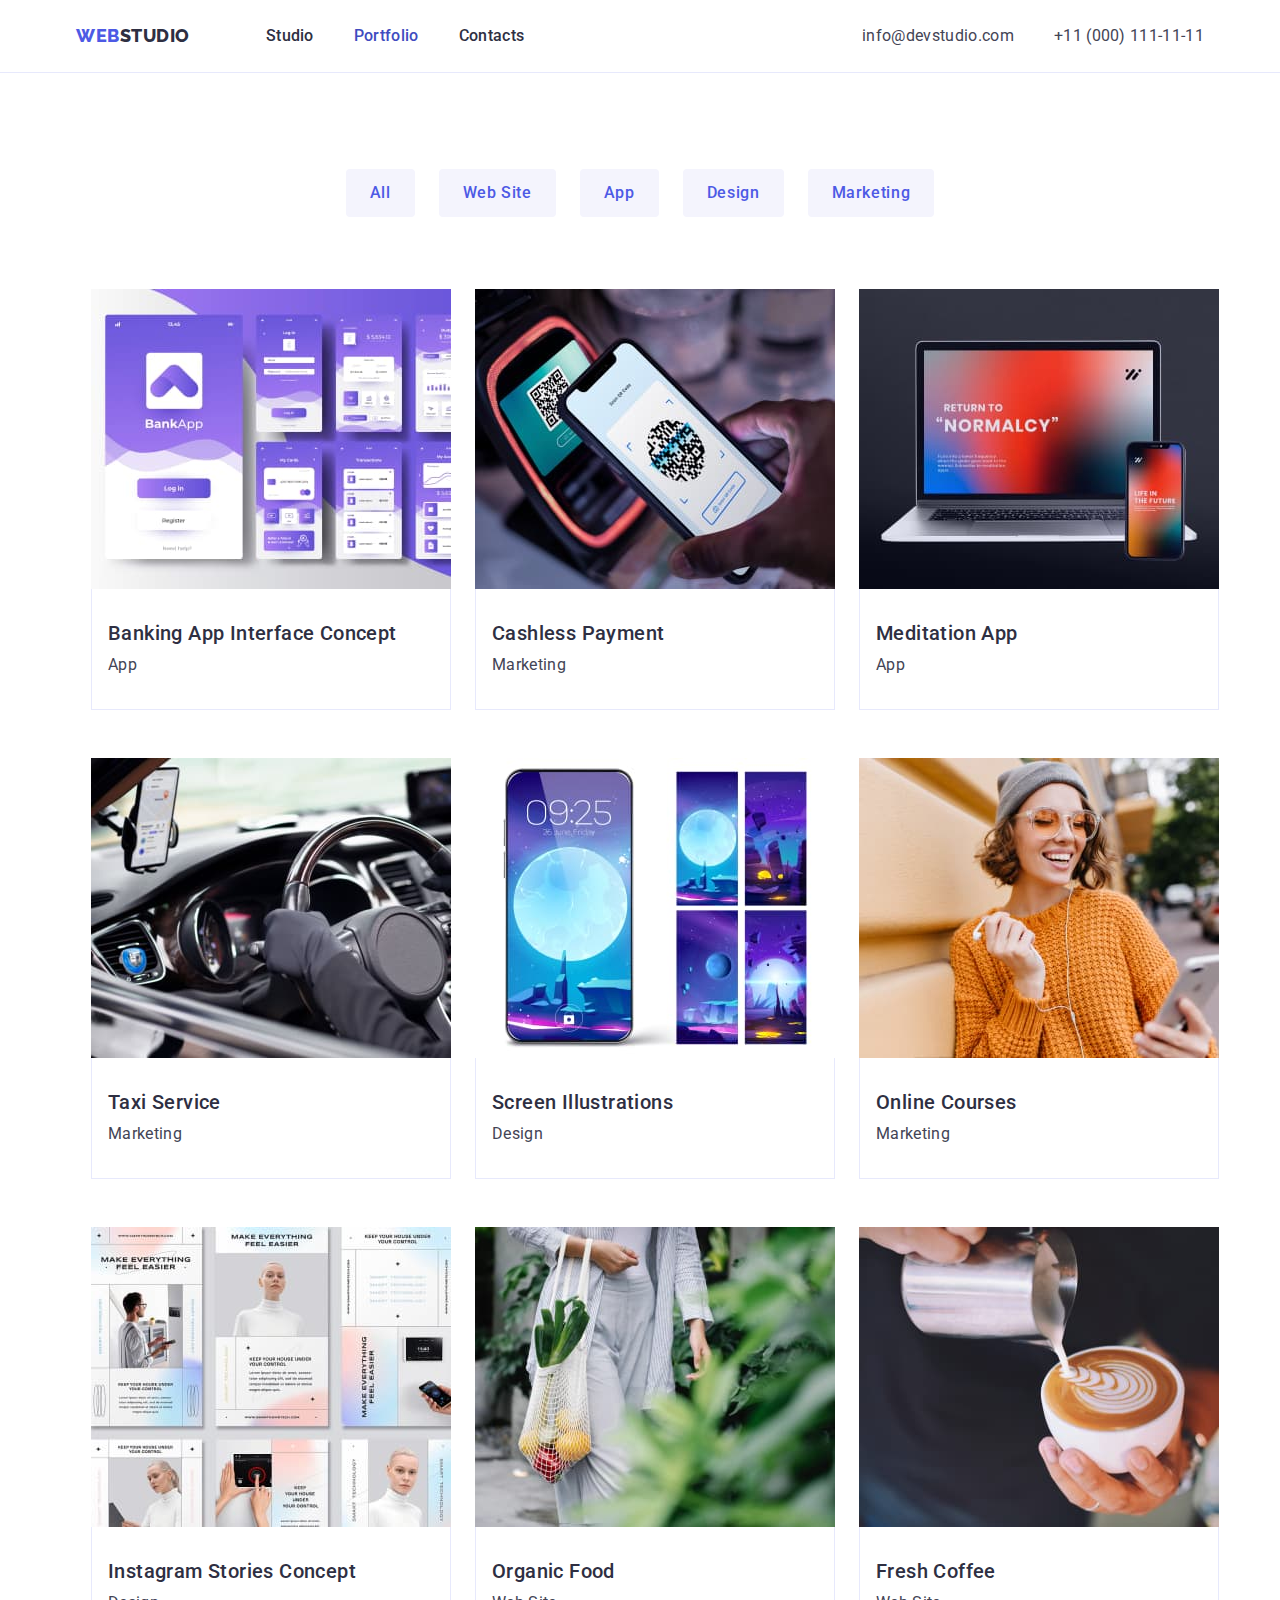
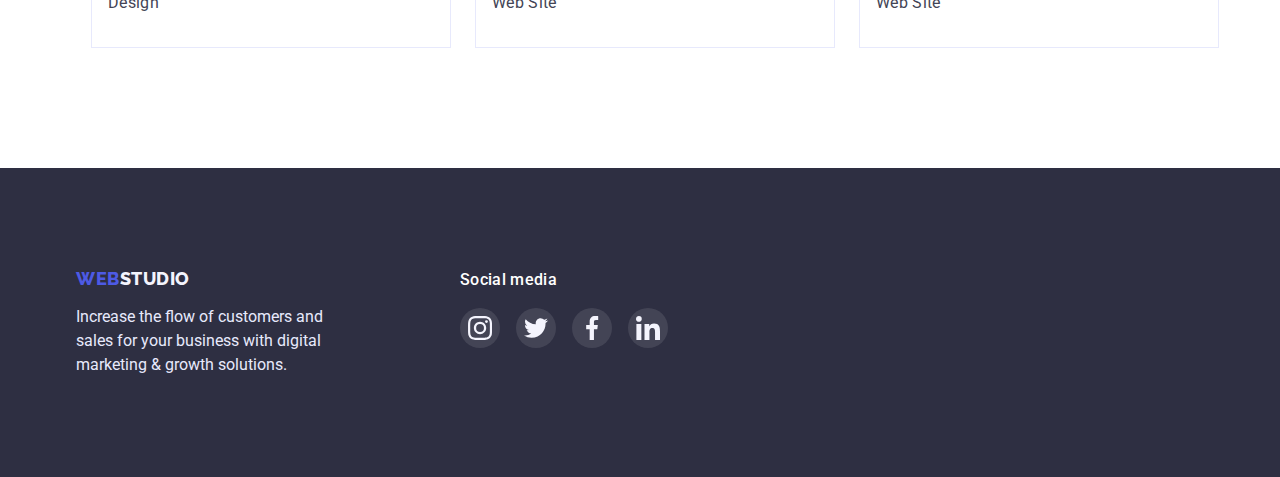
==== portfolio.html @ 712fcfa8 "hw-5" ====
<!DOCTYPE html>
<html lang="en">

<head>
    <meta charset="UTF-8">
    <meta http-equiv="X-UA-Compatible" content="IE=edge">
    <meta name="viewport" content="width=device-width, initial-scale=1.0">
    <title>WebStudio</title>
    <link rel="preconnect" href="https://fonts.googleapis.com">
    <link rel="preconnect" href="https://fonts.gstatic.com" crossorigin>
    <link href="https://fonts.googleapis.com/css2?family=Raleway:wght@800&family=Roboto:wght@400;500;700&display=swap"
        rel="stylesheet">
    <link rel="stylesheet" href="https://cdn.jsdelivr.net/npm/modern-normalize@1.1.0/modern-normalize.min.css" />
    <link rel="stylesheet" href="./css/styles.css">
</head>

<body>
    <header class="header">

        <div class="container header-con">

            <nav class="header-nav">

                <a class="header-logo-web logo link" href="./index.html">Web<span
                        class="header-logo-studio logo link">Studio</span></a>
                <ul class="header-list list">
                    <li class="header-item">
                        <a class="header-link link" href="./index.html">Studio</a>
                    </li>
                    <li class="header-item">
                        <a class="header-link link current" href="./portfolio.html">Portfolio</a>
                    </li>
                    <li class="header-item">
                        <a class="header-link link" href="">Contacts</a>
                    </li>
                </ul>

            </nav>

            <address class="address">
                <ul class="address-list list">
                    <li class="item"> <a class="contact link" href="mailto:info@devstudio.com">info@devstudio.com</a>
                    </li>
                    <li class="item"> <a class="contact link" href="tel:+110001111111">+11 (000) 111-11-11</a>
                    </li>
                </ul>
            </address>

        </div>

    </header>


    <main>

        <section class="portfolio">
            <div class="container flex-cont">
                <h1 class="main-title" hidden>Filter</h1>
                <ul class="buttons-list list">
                    <li class="buttons-item item"><button class="btn portfolio-btn" type="button">All</button></li>
                    <li class="buttons-item item"><button class="btn portfolio-btn" type="button">Web Site</button></li>
                    <li class="buttons-item item"><button class="btn portfolio-btn" type="button">App</button></li>
                    <li class="buttons-item item"><button class="btn portfolio-btn" type="button">Design</button></li>
                    <li class="buttons-item item"><button class="btn portfolio-btn" type="button">Marketing</button>
                    </li>
                </ul>
                <ul class="container portfolio-list list">
                    <li class="portfolio-item ">
                        <a class="link" href="">
                            <img src="./images/portfolio-photo/photo1.jpg" width="360" height="300" alt="Banking App">
                            <div class="card-text">
                                <h2 class="section-title">Banking App Interface Concept</h2>
                                <p class="section-text">App</p>
                            </div>
                        </a>
                    </li>
                    <li class="portfolio-item">
                        <a class="link" href="">
                            <img src="./images/portfolio-photo/photo2.jpg" width="360" height="300"
                                alt="Cashless Payment">
                            <div class="card-text">
                                <h2 class="section-title">Cashless Payment</h2>
                                <p class="section-text">Marketing</p>
                            </div>
                        </a>
                    </li>
                    <li class="portfolio-item">
                        <a class="link" href=""><img src="./images/portfolio-photo/photo3.jpg" width="360" height="300"
                                alt="Meditation App">
                            <div class="card-text">
                                <h2 class="section-title">Meditation App</h2>
                                <p class="section-text">App</p>
                            </div>
                        </a>
                    </li>
                    <li class="portfolio-item">
                        <a class="link" href=""><img src="./images/portfolio-photo/photo4.jpg" width="360" height="300"
                                alt="Taxi Service">
                            <div class="card-text">
                                <h2 class="section-title">Taxi Service</h2>
                                <p class="section-text">Marketing</p>
                            </div>
                        </a>

                    </li>
                    <li class="portfolio-item">
                        <a class="link" href=""><img src="./images/portfolio-photo/photo5.jpg" width="360" height="300"
                                alt="Screen Illustrations">
                            <div class="card-text">
                                <h2 class="section-title">Screen Illustrations</h2>
                                <p class="section-text">Design</p>
                            </div>
                        </a>
                    </li>
                    <li class="portfolio-item">
                        <a class="link" href=""><img src="./images/portfolio-photo/photo6.jpg" width="360" height="300"
                                alt="Online Courses">
                            <div class="card-text">
                                <h2 class="section-title">Online Courses</h2>
                                <p class="section-text">Marketing</p>
                            </div>
                        </a>
                    </li>
                    <li class="portfolio-item">
                        <a class="link" href=""><img src="./images/portfolio-photo/photo7.jpg" width="360" height="300"
                                alt="Instagram Stories">
                            <div class="card-text">
                                <h2 class="section-title">Instagram Stories Concept</h2>
                                <p class="section-text">Design</p>
                            </div>
                        </a>
                    </li>
                    <li class="portfolio-item">
                        <a class="link" href=""><img src="./images/portfolio-photo/photo8.jpg" width="360" height="300"
                                alt="Organic Food">
                            <div class="card-text">
                                <h2 class="section-title">Organic Food</h2>
                                <p class="section-text">Web Site</p>
                            </div>
                        </a>
                    </li>
                    <li class="portfolio-item">
                        <a class="link" href=""><img src="./images/portfolio-photo/photo9.jpg" width="360" height="300"
                                alt="Fresh Coffee">
                            <div class="card-text">
                                <h2 class="section-title">Fresh Coffee</h2>
                                <p class="section-text">Web Site</p>
                            </div>
                        </a>
                    </li>
                </ul>
            </div>
        </section>
    </main>

    <footer class="footer">
        <div class="container footer-con">
            <div class="left-part">
                <a class="footer-logo-web logo link" href="./index.html">Web<span
                        class="footer-logo-studio logo link">Studio</span></a>
                <p class="footer-text">Increase the flow of customers and sales for your business with digital marketing
                    &
                    growth solutions.</p>
            </div>
            <div class="soc-media">
                <h2 class="media-title">Social media</h2>
                <ul class="media-soc-list list">
                    <li class="media-soc-item"><a href="" class="media-soc-link link">
                            <svg width="24" height="24" class="media-soc-icon">
                                <use href="./images/icons/icons.svg#icon-instagram"></use>
                            </svg>
                        </a></li>
                    <li class="media-soc-item"><a href="" class="media-soc-link link">
                            <svg width="24" height="24" class="media-soc-icon">
                                <use href="./images/icons/icons.svg#icon-twitter"></use>
                            </svg>
                        </a></li>
                    <li class="media-soc-item"><a href="" class="media-soc-link link">
                            <svg width="24" height="24" class="media-soc-icon">
                                <use href="./images/icons/icons.svg#icon-facebook"></use>
                            </svg>
                        </a></li>
                    <li class="media-soc-item"><a href="" class="media-soc-link link">
                            <svg width="24" height="24" class="media-soc-icon">
                                <use href="./images/icons/icons.svg#icon-linkedin"></use>
                            </svg>
                        </a></li>
                </ul>

            </div>
        </div>
    </footer>

</body>

</html>
---- css/styles.css ----
:root {
    --main-title-color: #ffffff;
    --second-title-color: #2E2F42;
    --text-color: #434455;
    --adrress-color: #434455;
    --logo-web-color: #4D5AE5;
    --btn-hover: #404BBF;
    --customer-color: #8E8F99;
    --icon-color: #F4F4FD;
}

.logo {
    font-family: 'Raleway', sans-serif;
    font-weight: 800;
    font-size: 18px;
    line-height: 1.17;
    letter-spacing: 0.03em;
    text-transform: uppercase;
}

body {
    font-family: 'Roboto', sans-serif;
    color: #434455;
}

.container {
    width: 1158px;
    padding-left: 15px;
    padding-right: 15px;
    margin: 0 auto;
}

ul {
    padding-left: 0;
    margin: 0;
}

.link {
    text-decoration: none;
}

.btn {
    font-family: inherit;
    font-weight: 500;
    font-size: 16px;
    line-height: 1.5;
    letter-spacing: 0.04em;
    text-transform: uppercase;
    border-radius: 4px;
}

button {
    cursor: pointer;
}

.list {
    list-style: none;
}

address {
    font-style: normal
}

h1,
h2,
h3,
h4,
h5,
h6,
p {
    margin: 0;
}

img {
    display: block;
    max-width: 100%;
    height: auto;
}


/**----------------------HEADER---------------------*/

.header {
    border-bottom: 1px solid #E7E9FC;
}

.header-con {
    display: flex;
    align-items: center;
    justify-content: center;
}

.header-nav {
    display: flex;
    align-items: center;

}

.header-logo-web,
.footer-logo-web {
    color: var(--logo-web-color);
    margin-right: 76px;
}

.header-logo-studio {
    color: var(--second-title-color);
}

.header-list {
    display: flex;
    gap: 40px;
}



.header-item {}

.header-link {
    display: block;
    padding-top: 24px;
    padding-bottom: 24px;

    font-weight: 500;
    font-size: 16px;
    line-height: 1.5;
    letter-spacing: 0.02em;
    color: var(--second-title-color);
}

.header-link:is(:hover, :focus) {
    color: var(--btn-hover);
}

.current {
    color: var(--btn-hover);
}

.address {
    margin-left: auto;
}

.address-list {
    display: flex;

}

.address-list .item+.item {
    margin-left: 40px;
}

.contact {
    font-size: 16px;
    line-height: 1.5;
    letter-spacing: 0.02em;
    color: var(--adrress-color);
}

.contact:is(:hover, :focus) {
    color: var(--btn-hover);
}

/**----------------------HERO---------------------*/


.hero {

    text-align: center;
    margin-left: auto;
    margin-right: auto;
    padding: 188px 0;
}

.hero {}

.overlay {
    display: block;
    content: "";
    max-width: 1440px;
    height: 600px;
    margin-left: auto;
    margin-right: auto;
    background-repeat: no-repeat;
    background-position: center;
    background-size: cover;
    background-image: linear-gradient(rgba(46, 47, 66, 0.7), rgba(46, 47, 66, 0.7)),
        url(../images/hero/people-office.jpg);
    filter: drop-shadow(0px 4px 4px rgba(0, 0, 0, 0.25));

}

.hero-title {
    max-width: 496px;
    margin-left: auto;
    margin-right: auto;
    margin-bottom: 48px;
    font-size: 56px;
    line-height: 1.07;
    letter-spacing: 0.02em;
    color: var(--main-title-color);
}

.hero-btn {
    border: transparent;
    padding: 16px 32px;
    text-transform: none;
    color: #ffffff;
    background: #4D5AE5;
}

.hero-btn:is(:hover, :focus) {
    color: var(--btn-hover);
}

/**----------------------FEATURES---------------------*/

.features {
    padding: 120px 0;
}

.features-title-hidden {
    text-align: center
}

.features-list {
    display: flex;
    flex-wrap: wrap;
    gap: 24px;
}

.features-list {}

.features-item {
    flex-basis: calc((100% - 3 * 24px)/4);
}

.features-item::before {
    display: block;
    content: "";
    height: 112px;
    background-size: auto;
    background-repeat: no-repeat;
    background-position: center;
    background-color: var(--icon-color);
    border-radius: 4px;
}

.icon-strategy::before {

    background-image: url(../images/icons/antenna.svg);
}

.icon-punctuality::before {

    background-image: url(../images/icons/clock.svg);
}

.icon-diligence::before {

    background-image: url(../images/icons/diagram.svg);
}

.icon-technologies::before {

    background-image: url(../images/icons/astronaut.svg);
}

.section-title {
    font-weight: 500;
    font-size: 20px;
    line-height: 1.2;
    letter-spacing: 0.02em;
    color: var(--second-title-color);
}

.section-text {
    font-size: 16px;
    line-height: 1.5;
    letter-spacing: 0.02em;
    color: var(--text-color);
    margin-top: 8px;
}

/**----------------------WORK---------------------*/

.work {
    padding-bottom: 120px;
}

.work-title {
    margin-bottom: 72px;
    font-size: 36px;
    line-height: 1.11;
    letter-spacing: 0.02em;
    color: var(--second-title-color);
}

.work-title {
    text-align: center
}

.work-title {
    text-transform: capitalize
}

.work-list {
    display: flex;
    flex-wrap: wrap;
    gap: 20px;
}

.work-item {
    flex-basis: calc((100% - 40px)/3);
}

/**----------------------TEAM---------------------*/

.team {

    padding-top: 120px;
    padding-bottom: 120px;
    margin-left: auto;
    margin-right: auto;


    background-color: #F4F4FD;
}

.team-main-title {
    font-size: 36px;
    line-height: 1.11;
    letter-spacing: 0.02em;
    color: var(--second-title-color);

    padding-bottom: 72px;
}

.team-main-title {
    text-align: center
}

.team-main-title {
    text-transform: capitalize
}

.team-list {
    display: flex;
    flex-wrap: wrap;
    gap: 24px;
}

.team-item {
    flex-basis: calc((100% - 3 * 24px)/4);
    background: #FFFFFF;
    border-radius: 0px 0px 4px 4px;
    box-shadow: 0px 1px 6px rgba(46, 47, 66, 0.08), 0px 1px 1px rgba(46, 47, 66, 0.16), 0px 2px 1px rgba(46, 47, 66, 0.08);
    overflow: hidden;
}

.team-photo {
    display: flex;
    flex-direction: column;
    justify-content: center;
    align-items: center;
    background-color: #ffffff;
    padding: 32px 16px;
    /*margin-bottom: 8px;*/
}

.section-text {}

.team-soc-list {
    display: flex;
    justify-content: center;
    gap: 24px;
    padding-top: 8px;
}

.team-soc-item {
    width: 40px;
    height: 40px;
}

.team-soc-link {
    width: 100%;
    height: 100%;
    border-radius: 50%;
    background-color: #4D5AE5;
    display: flex;
    align-items: center;
    justify-content: center;
}

.team-soc-icon {
    fill: var(--icon-color);
}

.team-soc-link:is(:hover, :focus) {
    background-color: var(--btn-hover);
}


/**----------------------CUSTOMERS---------------------*/

.customers {
    padding-top: 120px;
    padding-bottom: 120px;
    margin-left: auto;
    margin-right: auto;
}

.customers-title {
    margin-bottom: 72px;
    font-size: 36px;
    line-height: 1.11;
    letter-spacing: 0.02em;
    color: var(--second-title-color);
}

.customers-title {
    text-align: center
}

.customers-title {
    text-transform: capitalize
}

.customers-list {
    display: flex;
    flex-wrap: wrap;
    gap: 24px;
}

.customers-item {
    display: block;
    content: "";
    height: 88px;
    background-size: auto;
    background-repeat: no-repeat;
    background-position: center;
    color: var(--company-color);
}

.customers-item {
    flex-basis: calc((100% - 120px)/6);
    display: flex;
    align-items: center;
    justify-content: center;
}

.customers-item {
    cursor: pointer;
}

.customers-link {
    border: 1px solid var(--customer-color);
    box-sizing: border-box;
    border-radius: 4px;
    padding: 16px 32px;
}

.customers-icon {
    fill: var(--customer-color);
}

.customers-link:is(:hover, :focus) {
    border: 1px solid var(--btn-hover);
}

.customers-link:hover .customers-icon {
    fill: var(--btn-hover);
}

.customers-link:focus .customers-icon {
    fill: var(--btn-hover);
}

/**----------------------FOOTER---------------------*/

.footer {
    display: flex;
    flex-wrap: wrap;
    align-content: center;
    flex-basis: auto;
    margin-left: auto;
    margin-right: auto;
    background-color: #2E2F42;
    padding-top: 100px;
    padding-bottom: 100px;
}

.footer-con {
    display: flex;
    align-items: baseline;
}

.left-part {
    display: inline-block;
    max-width: 264px;
    margin-right: 120px;
}

.footer-logo-web {
    margin-left: auto;
}

.footer-logo-studio {
    color: #F4F4FD;
}

.footer-text {
    font-size: 16px;
    line-height: 1.5;
    color: #E7E9FC;
    margin-top: 16px;
}

.soc-media {
    display: inline-block;
    max-width: 208px;
}

.media-title {
    font-weight: 500;
    font-size: 16px;
    line-height: 1.5;
    letter-spacing: 0.02em;
    color: #FFFFFF;
}

.media-soc-list {
    display: flex;
    flex-wrap: wrap;
    gap: 16px;
    margin-top: 16px;
}

.media-soc-item {
    width: 40px;
    height: 40px;
}

.media-soc-icon {
    fill: var(--icon-color);
}

.media-soc-link {
    display: flex;
    align-items: center;
    justify-content: center;
    width: 100%;
    height: 100%;
    border-radius: 50%;
    background: rgba(255, 255, 255, 0.1);
}

.media-soc-link:is(:hover, :focus) {
    background-color: #31D0AA;
}

/**----------------------PORTFOLIO---------------------*/

.portfolio {
    padding: 96px 0 120px 0;
}

.main-title {
    display: none;
}

.flex-cont {}

.buttons-list {
    display: flex;
    align-items: center;
    justify-content: center;
    text-align: center;
    margin-left: auto;
    margin-right: auto;
    margin-bottom: 72px;
}

.buttons-list .item+.item {
    margin-left: 24px;
}

.buttons-item {}

.portfolio-btn {
    display: flex;
    flex-direction: row;
    justify-content: center;
    align-items: center;
    border: transparent;
    text-transform: none;
    color: #4D5AE5;
    background: #F4F4FD;
    padding: 12px 24px;
}

.portfolio-btn:is(:hover, :focus) {
    color: #ffffff;
    background: #404BBF;
    box-shadow: 0px 3px 1px rgba(0, 0, 0, 0.1), 0px 2px 1px rgba(0, 0, 0, 0.08), 0px 2px 2px rgba(0, 0, 0, 0.12);
}

.portfolio-list {
    display: flex;
    flex-wrap: wrap;
    gap: 48px 24px;
}

.portfolio-item {
    flex-basis: calc((100% - 48px)/3);
}

.portfolio-item:is(:hover, :focus) {
    box-shadow: 0px 1px 6px rgba(46, 47, 66, 0.08), 0px 1px 1px rgba(46, 47, 66, 0.16), 0px 2px 1px rgba(46, 47, 66, 0.08);
}

.section-title {}

.card-text {
    display: flex;
    flex-wrap: wrap;
    flex-direction: column;
    padding-top: 32px;
    padding-left: 16px;
    padding-bottom: 32px;
}

.card-text {
    border-left: 1px solid #E7E9FC;
    border-right: 1px solid #E7E9FC;
    border-bottom: 1px solid #E7E9FC;
}

.card-text:is(:hover, :focus) {
    border-left: 1px solid #F4F4FD;
    border-right: 1px solid #F4F4FD;
    border-bottom: 1px solid #F4F4FD;
}
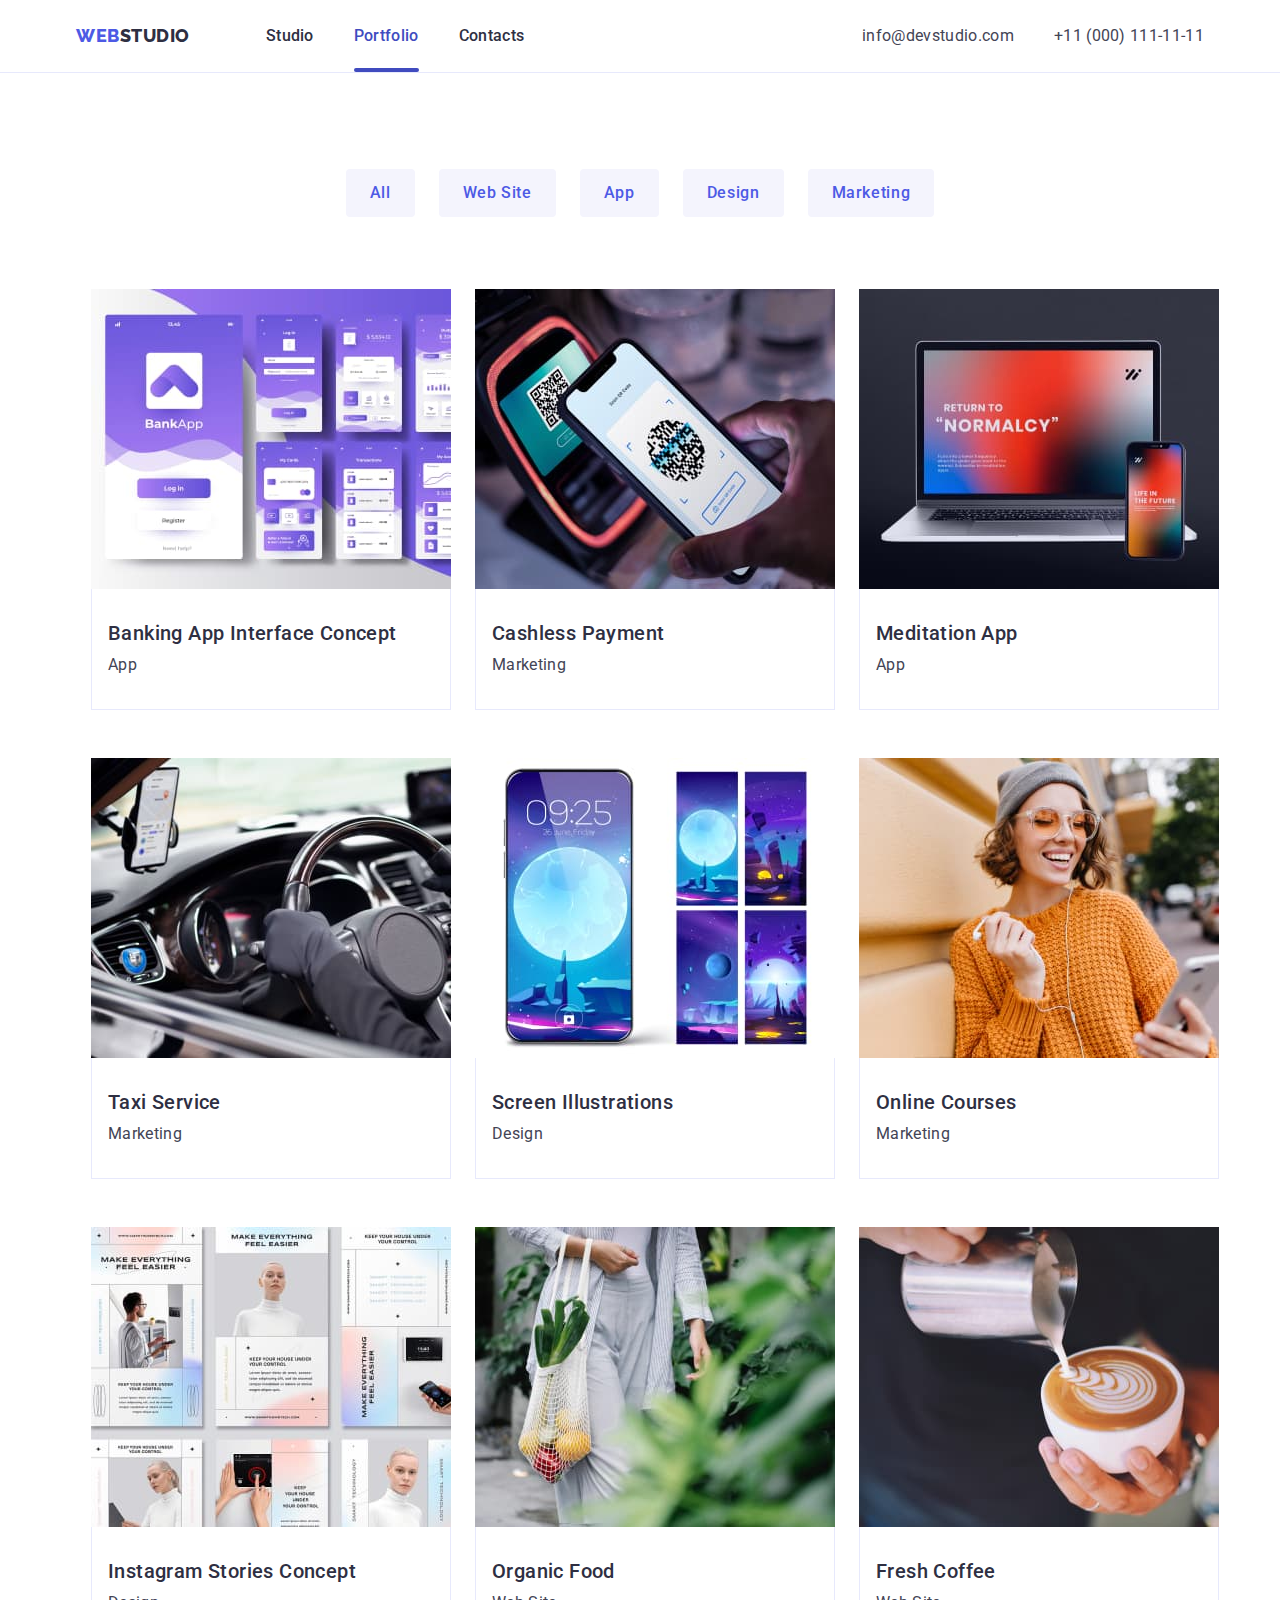
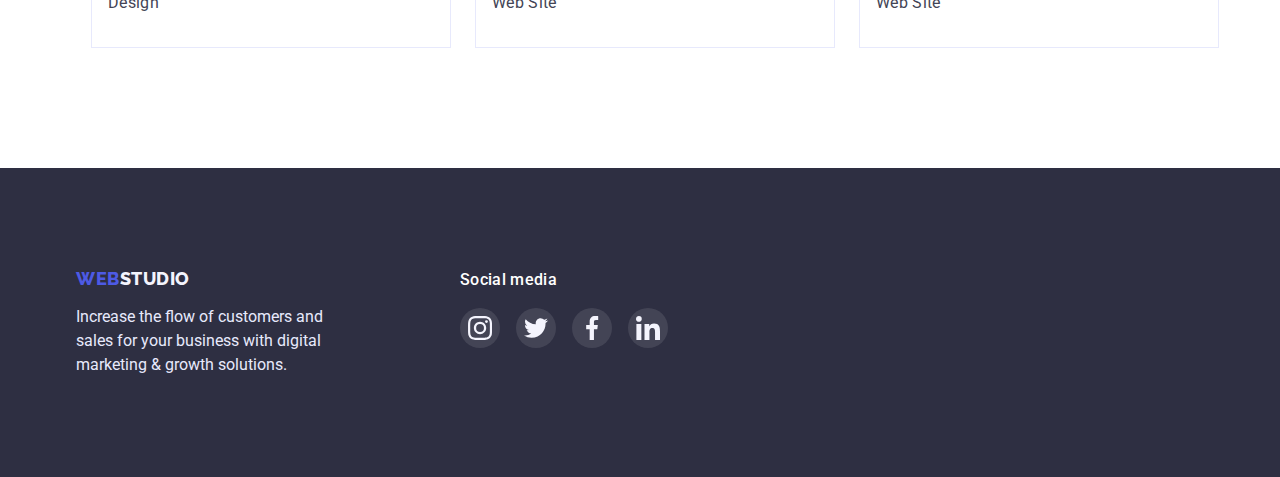
==== commit 7f41bcf9: "hw-5" ====
--- a/portfolio.html
+++ b/portfolio.html
@@ -67,7 +67,17 @@
                 <ul class="container portfolio-list list">
                     <li class="portfolio-item ">
                         <a class="link" href="">
-                            <img src="./images/portfolio-photo/photo1.jpg" width="360" height="300" alt="Banking App">
+                            <div class="product-thumb">
+                                <img src="./images/portfolio-photo/photo1.jpg" width="360" height="300"
+                                    alt="Banking App">
+                                <div class="portfolio-overlay">
+                                    <p class="overlay-text">
+                                        14 Stylish and User-Friendly App Design Concepts · Task Manager App · Calorie
+                                        Tracker App · Exotic Fruit Ecommerce App ·
+                                        Cloud Storage App
+                                    </p>
+                                </div>
+                            </div>
                             <div class="card-text">
                                 <h2 class="section-title">Banking App Interface Concept</h2>
                                 <p class="section-text">App</p>
@@ -76,8 +86,17 @@
                     </li>
                     <li class="portfolio-item">
                         <a class="link" href="">
-                            <img src="./images/portfolio-photo/photo2.jpg" width="360" height="300"
-                                alt="Cashless Payment">
+                            <div class="product-thumb">
+                                <img src="./images/portfolio-photo/photo2.jpg" width="360" height="300"
+                                    alt="Cashless Payment">
+                                <div class="portfolio-overlay">
+                                    <p class="overlay-text">
+                                        14 Stylish and User-Friendly App Design Concepts · Task Manager App · Calorie
+                                        Tracker App · Exotic Fruit Ecommerce App ·
+                                        Cloud Storage App
+                                    </p>
+                                </div>
+                            </div>
                             <div class="card-text">
                                 <h2 class="section-title">Cashless Payment</h2>
                                 <p class="section-text">Marketing</p>
@@ -85,8 +104,18 @@
                         </a>
                     </li>
                     <li class="portfolio-item">
-                        <a class="link" href=""><img src="./images/portfolio-photo/photo3.jpg" width="360" height="300"
-                                alt="Meditation App">
+                        <a class="link" href="">
+                            <div class="product-thumb">
+                                <img src="./images/portfolio-photo/photo3.jpg" width="360" height="300"
+                                    alt="Meditation App">
+                                <div class="portfolio-overlay">
+                                    <p class="overlay-text">
+                                        14 Stylish and User-Friendly App Design Concepts · Task Manager App · Calorie
+                                        Tracker App · Exotic Fruit Ecommerce App ·
+                                        Cloud Storage App
+                                    </p>
+                                </div>
+                            </div>
                             <div class="card-text">
                                 <h2 class="section-title">Meditation App</h2>
                                 <p class="section-text">App</p>
@@ -94,8 +123,18 @@
                         </a>
                     </li>
                     <li class="portfolio-item">
-                        <a class="link" href=""><img src="./images/portfolio-photo/photo4.jpg" width="360" height="300"
-                                alt="Taxi Service">
+                        <a class="link" href="">
+                            <div class="product-thumb">
+                                <img src="./images/portfolio-photo/photo4.jpg" width="360" height="300"
+                                    alt="Taxi Service">
+                                <div class="portfolio-overlay">
+                                    <p class="overlay-text">
+                                        14 Stylish and User-Friendly App Design Concepts · Task Manager App · Calorie
+                                        Tracker App · Exotic Fruit Ecommerce App ·
+                                        Cloud Storage App
+                                    </p>
+                                </div>
+                            </div>
                             <div class="card-text">
                                 <h2 class="section-title">Taxi Service</h2>
                                 <p class="section-text">Marketing</p>
@@ -104,8 +143,18 @@
 
                     </li>
                     <li class="portfolio-item">
-                        <a class="link" href=""><img src="./images/portfolio-photo/photo5.jpg" width="360" height="300"
-                                alt="Screen Illustrations">
+                        <a class="link" href="">
+                            <div class="product-thumb">
+                                <img src="./images/portfolio-photo/photo5.jpg" width="360" height="300"
+                                    alt="Screen Illustrations">
+                                <div class="portfolio-overlay">
+                                    <p class="overlay-text">
+                                        14 Stylish and User-Friendly App Design Concepts · Task Manager App · Calorie
+                                        Tracker App · Exotic Fruit Ecommerce App ·
+                                        Cloud Storage App
+                                    </p>
+                                </div>
+                            </div>
                             <div class="card-text">
                                 <h2 class="section-title">Screen Illustrations</h2>
                                 <p class="section-text">Design</p>
@@ -113,8 +162,18 @@
                         </a>
                     </li>
                     <li class="portfolio-item">
-                        <a class="link" href=""><img src="./images/portfolio-photo/photo6.jpg" width="360" height="300"
-                                alt="Online Courses">
+                        <a class="link" href="">
+                            <div class="product-thumb">
+                                <img src="./images/portfolio-photo/photo6.jpg" width="360" height="300"
+                                    alt="Online Courses">
+                                <div class="portfolio-overlay">
+                                    <p class="overlay-text">
+                                        14 Stylish and User-Friendly App Design Concepts · Task Manager App · Calorie
+                                        Tracker App · Exotic Fruit Ecommerce App ·
+                                        Cloud Storage App
+                                    </p>
+                                </div>
+                            </div>
                             <div class="card-text">
                                 <h2 class="section-title">Online Courses</h2>
                                 <p class="section-text">Marketing</p>
@@ -122,8 +181,18 @@
                         </a>
                     </li>
                     <li class="portfolio-item">
-                        <a class="link" href=""><img src="./images/portfolio-photo/photo7.jpg" width="360" height="300"
-                                alt="Instagram Stories">
+                        <a class="link" href="">
+                            <div class="product-thumb">
+                                <img src="./images/portfolio-photo/photo7.jpg" width="360" height="300"
+                                    alt="Instagram Stories">
+                                <div class="portfolio-overlay">
+                                    <p class="overlay-text">
+                                        14 Stylish and User-Friendly App Design Concepts · Task Manager App · Calorie
+                                        Tracker App · Exotic Fruit Ecommerce App ·
+                                        Cloud Storage App
+                                    </p>
+                                </div>
+                            </div>
                             <div class="card-text">
                                 <h2 class="section-title">Instagram Stories Concept</h2>
                                 <p class="section-text">Design</p>
@@ -131,8 +200,18 @@
                         </a>
                     </li>
                     <li class="portfolio-item">
-                        <a class="link" href=""><img src="./images/portfolio-photo/photo8.jpg" width="360" height="300"
-                                alt="Organic Food">
+                        <a class="link" href="">
+                            <div class="product-thumb">
+                                <img src="./images/portfolio-photo/photo8.jpg" width="360" height="300"
+                                    alt="Organic Food">
+                                <div class="portfolio-overlay">
+                                    <p class="overlay-text">
+                                        14 Stylish and User-Friendly App Design Concepts · Task Manager App · Calorie
+                                        Tracker App · Exotic Fruit Ecommerce App ·
+                                        Cloud Storage App
+                                    </p>
+                                </div>
+                            </div>
                             <div class="card-text">
                                 <h2 class="section-title">Organic Food</h2>
                                 <p class="section-text">Web Site</p>
@@ -140,8 +219,18 @@
                         </a>
                     </li>
                     <li class="portfolio-item">
-                        <a class="link" href=""><img src="./images/portfolio-photo/photo9.jpg" width="360" height="300"
-                                alt="Fresh Coffee">
+                        <a class="link" href="">
+                            <div class="product-thumb">
+                                <img src="./images/portfolio-photo/photo9.jpg" width="360" height="300"
+                                    alt="Fresh Coffee">
+                                <div class="portfolio-overlay">
+                                    <p class="overlay-text">
+                                        14 Stylish and User-Friendly App Design Concepts · Task Manager App · Calorie
+                                        Tracker App · Exotic Fruit Ecommerce App ·
+                                        Cloud Storage App
+                                    </p>
+                                </div>
+                            </div>
                             <div class="card-text">
                                 <h2 class="section-title">Fresh Coffee</h2>
                                 <p class="section-text">Web Site</p>
--- a/css/styles.css
+++ b/css/styles.css
@@ -7,6 +7,11 @@
     --btn-hover: #404BBF;
     --customer-color: #8E8F99;
     --icon-color: #F4F4FD;
+    --portfolio-bgc: #4D5AE5;
+    --underline: #404BBF;
+    --timing-function: cubic-bezier(0.4, 0, 0.2, 1);
+    --pressed-state: #404BBF;
+    --accent: #E7E9FC;
 }
 
 .logo {
@@ -47,6 +52,9 @@
     letter-spacing: 0.04em;
     text-transform: uppercase;
     border-radius: 4px;
+
+    transition: background-color 250ms var(--timing-function),
+        color 250ms var(--timing-function);
 }
 
 button {
@@ -117,6 +125,9 @@
 
 .header-link {
     display: block;
+
+    position: relative;
+
     padding-top: 24px;
     padding-bottom: 24px;
 
@@ -125,6 +136,9 @@
     line-height: 1.5;
     letter-spacing: 0.02em;
     color: var(--second-title-color);
+
+    transition: color 250ms var(--timing-function);
+
 }
 
 .header-link:is(:hover, :focus) {
@@ -133,6 +147,31 @@
 
 .current {
     color: var(--btn-hover);
+}
+
+.header-link::after {
+    content: "";
+
+    position: absolute;
+    left: 0;
+    bottom: 0;
+
+    display: block;
+    width: 100%;
+    height: 4px;
+    background-color: var(--underline);
+    border-radius: 2px;
+    opacity: 0;
+
+    transition: opacity 250ms var(--timing-function);
+}
+
+.header-link:is(:hover, :focus):after {
+    opacity: 1;
+}
+
+.header-link.current:after {
+    opacity: 1;
 }
 
 .address {
@@ -153,6 +192,8 @@
     line-height: 1.5;
     letter-spacing: 0.02em;
     color: var(--adrress-color);
+
+    transition: color 250ms var(--timing-function);
 }
 
 .contact:is(:hover, :focus) {
@@ -169,8 +210,6 @@
     margin-right: auto;
     padding: 188px 0;
 }
-
-.hero {}
 
 .overlay {
     display: block;
@@ -200,15 +239,30 @@
 }
 
 .hero-btn {
+    display: inline-flex;
     border: transparent;
     padding: 16px 32px;
     text-transform: none;
     color: #ffffff;
-    background: #4D5AE5;
+    background-color: #4D5AE5;
 }
 
 .hero-btn:is(:hover, :focus) {
-    color: var(--btn-hover);
+    background-color: var(--btn-hover);
+}
+
+.visually-hidden {
+    position: absolute;
+    width: 1px;
+    height: 1px;
+    margin: -1px;
+    border: 0;
+    padding: 0;
+
+    white-space: nowrap;
+    clip-path: inset(100%);
+    clip: rect(0 0 0 0);
+    overflow: hidden;
 }
 
 /**----------------------FEATURES---------------------*/
@@ -388,6 +442,8 @@
     display: flex;
     align-items: center;
     justify-content: center;
+
+    transition: background-color 250ms var(--timing-function);
 }
 
 .team-soc-icon {
@@ -437,7 +493,9 @@
     background-size: auto;
     background-repeat: no-repeat;
     background-position: center;
-    color: var(--company-color);
+    color: var(--customer-color);
+
+    transition: color 250ms var(--timing-function);
 }
 
 .customers-item {
@@ -456,10 +514,13 @@
     box-sizing: border-box;
     border-radius: 4px;
     padding: 16px 32px;
+
 }
 
 .customers-icon {
     fill: var(--customer-color);
+
+    transition: fill 250ms var(--timing-function);
 }
 
 .customers-link:is(:hover, :focus) {
@@ -550,7 +611,9 @@
     width: 100%;
     height: 100%;
     border-radius: 50%;
-    background: rgba(255, 255, 255, 0.1);
+    background-color: rgba(255, 255, 255, 0.1);
+
+    transition: background-color 250ms var(--timing-function);
 }
 
 .media-soc-link:is(:hover, :focus) {
@@ -593,13 +656,13 @@
     border: transparent;
     text-transform: none;
     color: #4D5AE5;
-    background: #F4F4FD;
+    background-color: #F4F4FD;
     padding: 12px 24px;
 }
 
 .portfolio-btn:is(:hover, :focus) {
     color: #ffffff;
-    background: #404BBF;
+    background-color: #404BBF;
     box-shadow: 0px 3px 1px rgba(0, 0, 0, 0.1), 0px 2px 1px rgba(0, 0, 0, 0.08), 0px 2px 2px rgba(0, 0, 0, 0.12);
 }
 
@@ -613,8 +676,39 @@
     flex-basis: calc((100% - 48px)/3);
 }
 
+.product-thumb {
+    position: relative;
+    overflow: hidden;
+}
+
+.portfolio-overlay {
+    position: absolute;
+    top: 0;
+    left: 0;
+    width: 100%;
+    height: 100%;
+    background-color: var(--portfolio-bgc);
+    transform: translateY(+100%);
+    transition: transform var();
+}
+
 .portfolio-item:is(:hover, :focus) {
     box-shadow: 0px 1px 6px rgba(46, 47, 66, 0.08), 0px 1px 1px rgba(46, 47, 66, 0.16), 0px 2px 1px rgba(46, 47, 66, 0.08);
+    transition: transform 250ms var(--timing-function);
+}
+
+.portfolio-item:is(:hover, :focus) .portfolio-overlay {
+    transform: translateY(0%);
+    transition: transform 250ms var(--timing-function);
+}
+
+.overlay-text {
+    font-size: 16px;
+    line-height: 1.5;
+    letter-spacing: 0.02em;
+    color: #F4F4FD;
+
+    padding: 40px 32px 164px 32px;
 }
 
 .section-title {}
@@ -638,4 +732,98 @@
     border-left: 1px solid #F4F4FD;
     border-right: 1px solid #F4F4FD;
     border-bottom: 1px solid #F4F4FD;
+}
+
+/**----------------------MODAL---------------------*/
+.backdrop {
+    position: fixed;
+    top: 0;
+    left: 0;
+    width: 100%;
+    height: 100%;
+
+    background-color: rgba(46, 47, 66, 0.4);
+
+    transition: opacity 250ms var(--timing-function), visibility 250ms var(--timing-function);
+}
+
+.backdrop.is-hidden {
+    opacity: 0;
+    visibility: hidden;
+    pointer-events: none;
+}
+
+.backdrop.is-hidden .modal {
+    transform: translate(-50%, -50%) scale(1.2);
+}
+
+.modal {
+    position: absolute;
+
+    top: 50%;
+    left: 50%;
+
+    transform: translate(-50%, -50%);
+    transition: transform 250ms var(--timing-function);
+
+    max-width: 408px;
+    width: 100%;
+    height: 576px;
+
+    padding: 24px;
+    background-color: #FCFCFC;
+    box-shadow: 0px 1px 1px rgba(0, 0, 0, 0.14), 0px 1px 3px rgba(0, 0, 0, 0.12), 0px 2px 1px rgba(0, 0, 0, 0.2);
+    border-radius: 4px;
+}
+
+/* .backdrop.is-hidden .modal.is-hidden {
+    opacity: 0;
+    pointer-events: none;
+} */
+
+.modal-close {
+    padding: 0;
+    width: 24px;
+    height: 24px;
+    border-radius: 50%;
+    display: flex;
+    align-items: center;
+    justify-content: center;
+    border: transparent;
+}
+
+.modal-close {}
+
+.button-close {
+    position: fixed;
+    top: 24px;
+    right: 24px;
+
+    padding: 0;
+
+    transition: background-color 250ms cubic-bezier(0.4, 0, 0.2, 1), fill 250ms cubic-bezier(0.4, 0, 0.2, 1);
+
+    display: flex;
+    align-items: center;
+    justify-content: center;
+
+    border: none;
+    background-color: var(--accent);
+    height: 24px;
+    width: 24px;
+    border-radius: 50%;
+    fill: black;
+}
+
+.button-close:hover,
+.button-close:focus {
+    background-color: var(--pressed-state);
+    fill: #FFFFFF;
+}
+
+.btn-close {
+    align-items: center;
+    justify-content: center;
+    height: 100%;
+    width: 100%;
 }